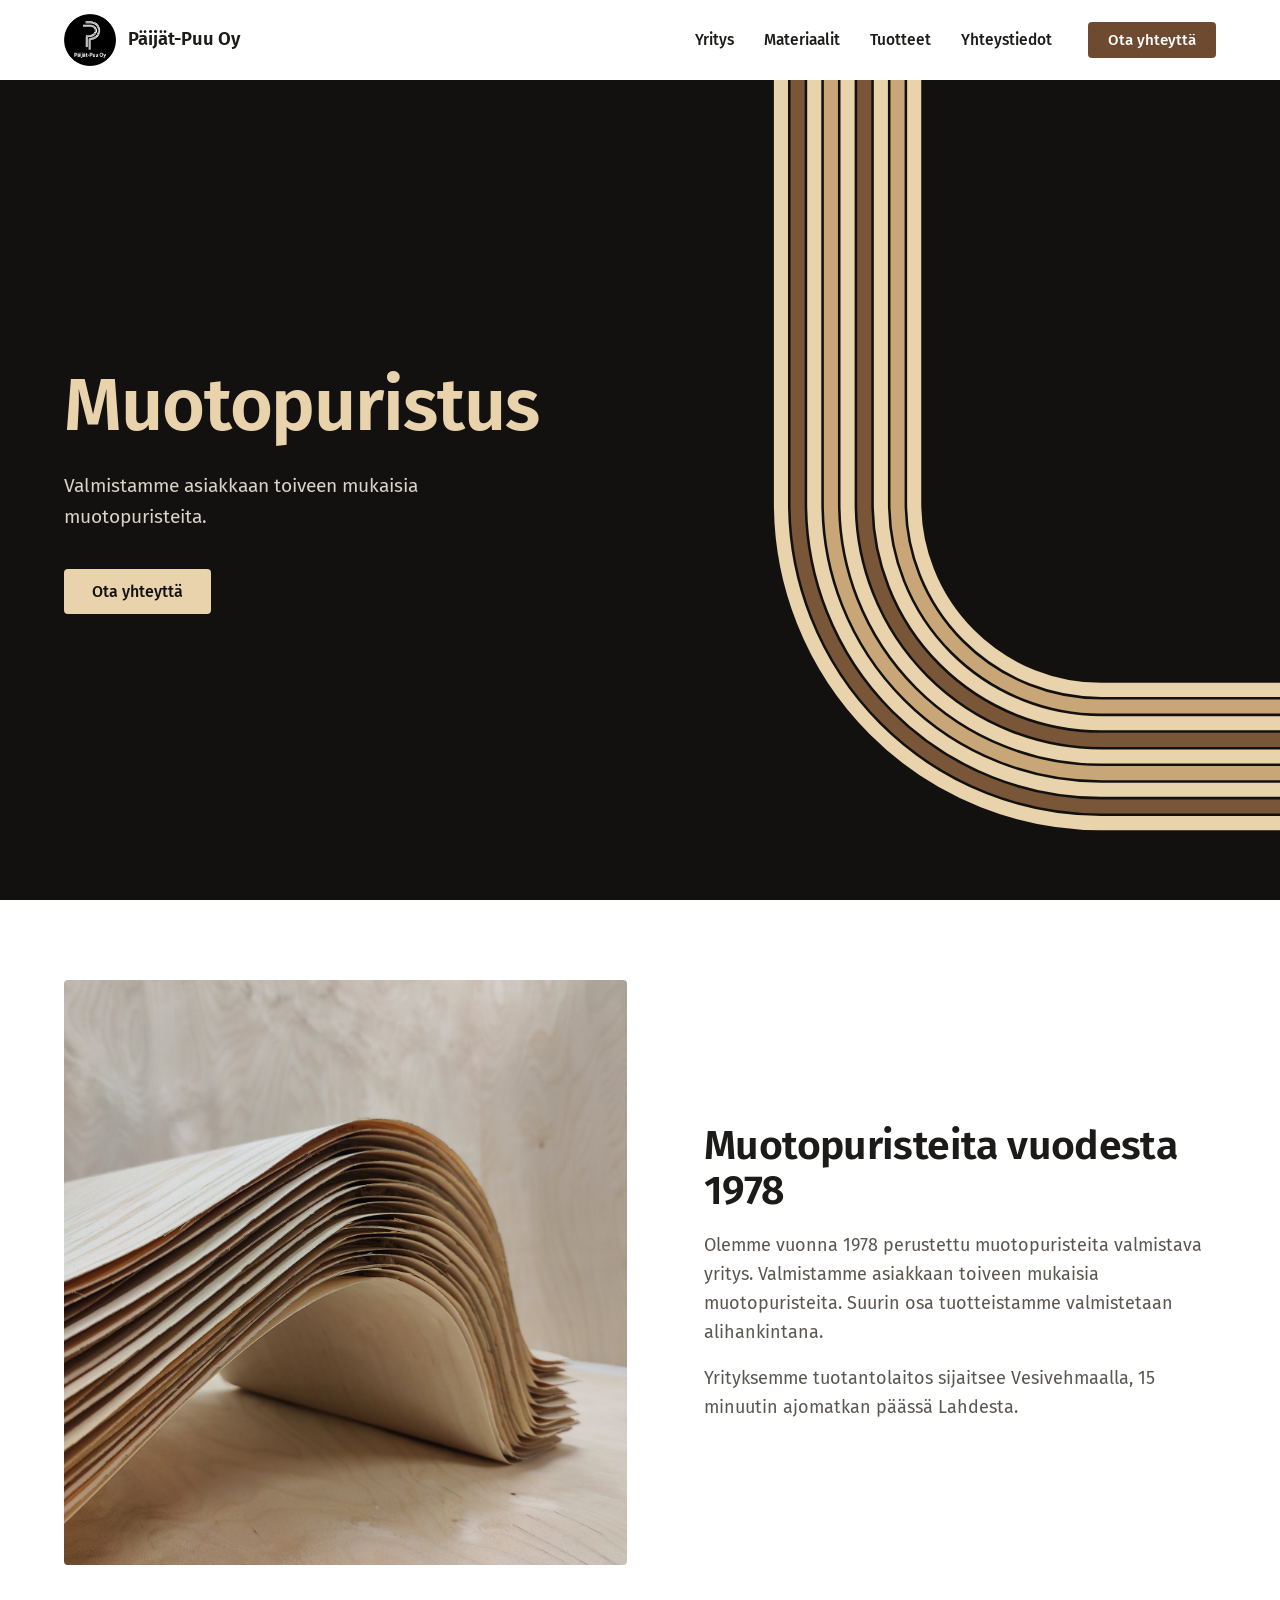
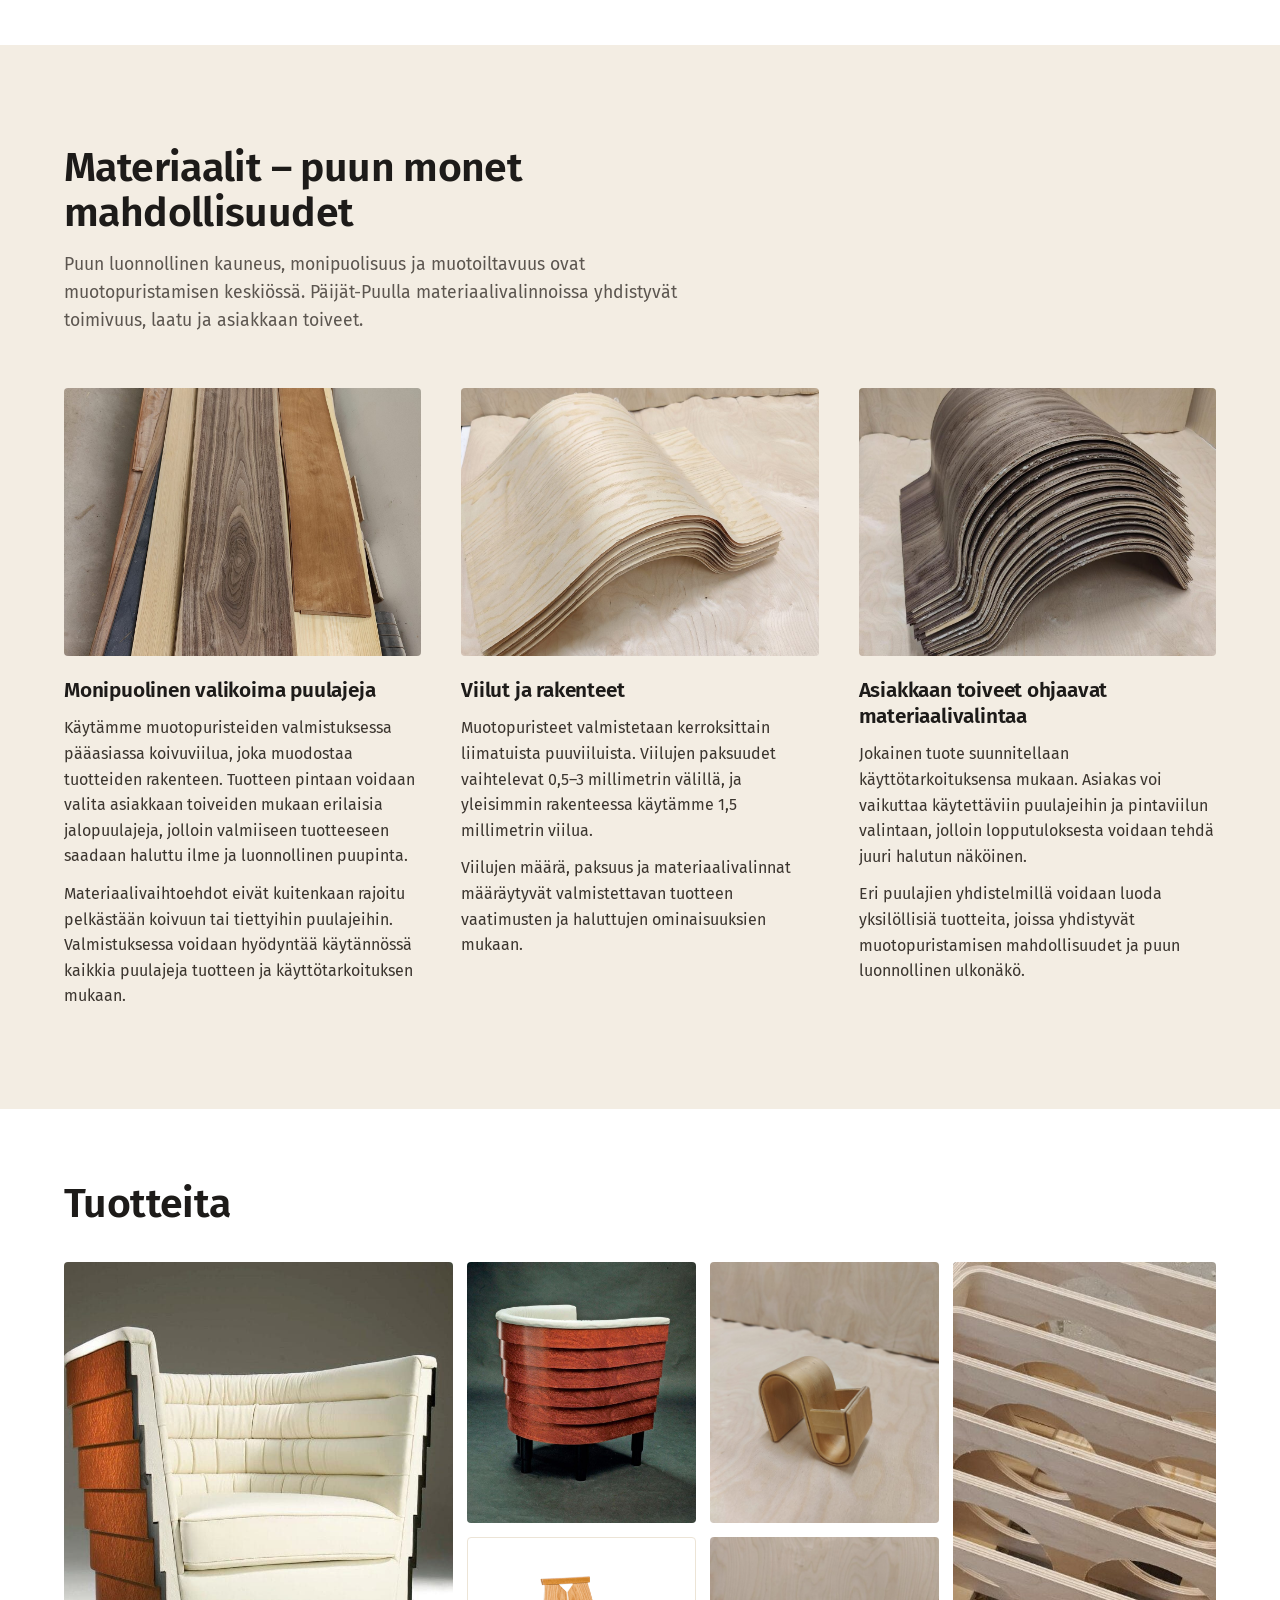
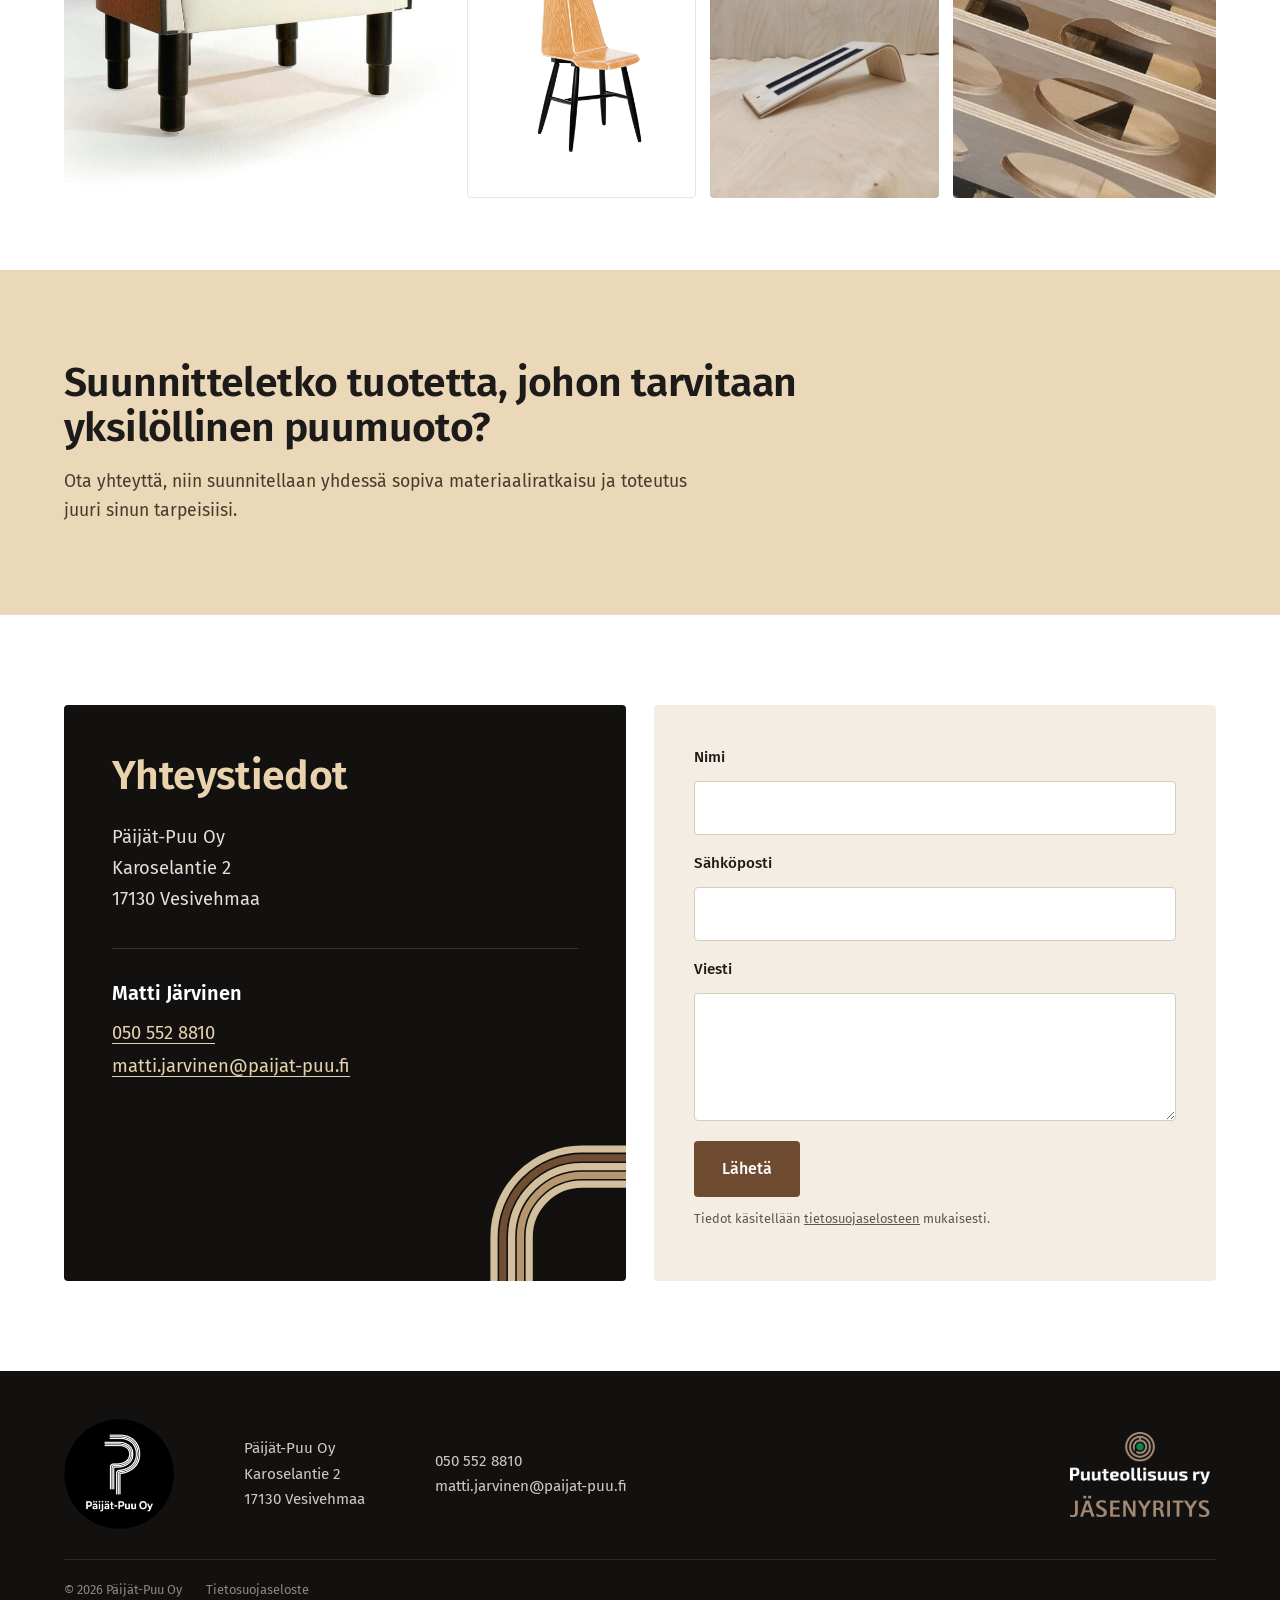
==== index.html @ 306f56ef "Add files via upload" ====
<!doctype html>
<html lang="fi">
<head>
<meta charset="utf-8">
<meta name="viewport" content="width=device-width, initial-scale=1">
<title>Päijät-Puu Oy – Muotopuristeet</title>
<meta name="description" content="Vuonna 1978 perustettu muotopuristeita valmistava yritys. Tuotantolaitos Vesivehmaalla, 15 minuutin ajomatkan päässä Lahdesta.">
<!-- Sivuston osoite: jos lopullinen verkko-osoite on eri, vaihda https://paijat-puu.fi/
     tähän, alla oleviin jakotietoihin ja yritystietoihin sekä tiedostoihin sitemap.xml ja robots.txt. -->
<link rel="canonical" href="https://paijat-puu.fi/">
<link rel="icon" href="img/logo.png">

<!-- Jakotiedot (Facebook, LinkedIn, WhatsApp ym.) -->
<meta property="og:type" content="website">
<meta property="og:locale" content="fi_FI">
<meta property="og:site_name" content="Päijät-Puu Oy">
<meta property="og:title" content="Päijät-Puu Oy – Muotopuristeet">
<meta property="og:description" content="Vuonna 1978 perustettu muotopuristeita valmistava yritys. Tuotantolaitos Vesivehmaalla, 15 minuutin ajomatkan päässä Lahdesta.">
<meta property="og:url" content="https://paijat-puu.fi/">
<meta property="og:image" content="https://paijat-puu.fi/img/jakokuva.jpg">
<meta property="og:image:width" content="1200">
<meta property="og:image:height" content="630">
<meta property="og:image:alt" content="Taivutettuja viiluja pinossa">
<meta name="twitter:card" content="summary_large_image">

<!-- Yritystiedot hakukoneille (schema.org) -->
<script type="application/ld+json">
{
  "@context": "https://schema.org",
  "@type": "LocalBusiness",
  "name": "Päijät-Puu Oy",
  "description": "Vuonna 1978 perustettu muotopuristeita valmistava yritys. Valmistamme asiakkaan toiveen mukaisia muotopuristeita. Suurin osa tuotteistamme valmistetaan alihankintana.",
  "url": "https://paijat-puu.fi/",
  "logo": "https://paijat-puu.fi/img/logo.png",
  "image": "https://paijat-puu.fi/img/jakokuva.jpg",
  "foundingDate": "1978",
  "telephone": "+358505528810",
  "email": "matti.jarvinen@paijat-puu.fi",
  "address": {
    "@type": "PostalAddress",
    "streetAddress": "Karoselantie 2",
    "postalCode": "17130",
    "addressLocality": "Vesivehmaa",
    "addressCountry": "FI"
  },
  "areaServed": "FI",
  "knowsAbout": ["Muotopuristus", "Viilu", "Alihankinta"]
}
</script>
<link rel="preconnect" href="https://fonts.googleapis.com">
<link href="https://fonts.googleapis.com/css2?family=Fira+Sans:wght@400;500;600&display=swap" rel="stylesheet">
<link rel="stylesheet" href="style.css?v=33">
</head>
<body>

<header class="top">
  <a class="logo" href="#"><img src="img/logo.png" alt="" width="56" height="56"><span>Päijät-Puu Oy</span></a>
  <button class="menu-toggle" type="button" aria-expanded="false" aria-controls="paavalikko" aria-label="Avaa valikko">
    <span></span><span></span><span></span>
  </button>
  <nav id="paavalikko">
    <a href="#yritys">Yritys</a>
    <a href="#materiaalit">Materiaalit</a>
    <a href="#tuotteet">Tuotteet</a>
    <a href="#yhteys">Yhteystiedot</a>
    <a class="btn nav-cta" href="#yhteys">Ota yhteyttä</a>
  </nav>
  <a class="btn btn-small top-cta" href="#yhteys">Ota yhteyttä</a>
</header>

<script>
  // Mobiilivalikon avaus ja sulkeminen
  (function () {
    var header = document.querySelector('.top');
    var nappi = header.querySelector('.menu-toggle');
    function aseta(auki) {
      header.classList.toggle('menu-open', auki);
      nappi.setAttribute('aria-expanded', auki ? 'true' : 'false');
      nappi.setAttribute('aria-label', auki ? 'Sulje valikko' : 'Avaa valikko');
    }
    nappi.addEventListener('click', function () { aseta(!header.classList.contains('menu-open')); });
    header.querySelectorAll('nav a').forEach(function (a) { a.addEventListener('click', function () { aseta(false); }); });
    document.addEventListener('keydown', function (e) { if (e.key === 'Escape') { aseta(false); } });
  })();
</script>

<section class="hero">
  <div class="hero-text">
    <h1>Muotopuristus</h1>
    <p>Valmistamme asiakkaan toiveen mukaisia muotopuristeita.</p>
    <a class="btn" href="#yhteys">Ota yhteyttä</a>
  </div>
  <svg class="hero-art" viewBox="0 0 600 640" preserveAspectRatio="xMinYMax slice" role="img" aria-label="Taivutetut viilukerrokset">
    <g fill="none" stroke-width="11">
      <path stroke="#e9d3ad" d="M110 0V330A250 250 0 0 0 360 580H600"/>
      <path stroke="#7a5639" d="M123 0V330A237 237 0 0 0 360 567H600"/>
      <path stroke="#e9d3ad" d="M136 0V330A224 224 0 0 0 360 554H600"/>
      <path stroke="#c9a678" d="M149 0V330A211 211 0 0 0 360 541H600"/>
      <path stroke="#e9d3ad" d="M162 0V330A198 198 0 0 0 360 528H600"/>
      <path stroke="#7a5639" d="M175 0V330A185 185 0 0 0 360 515H600"/>
      <path stroke="#e9d3ad" d="M188 0V330A172 172 0 0 0 360 502H600"/>
      <path stroke="#c9a678" d="M201 0V330A159 159 0 0 0 360 489H600"/>
      <path stroke="#e9d3ad" d="M214 0V330A146 146 0 0 0 360 476H600"/>
    </g>
  </svg>
</section>

<section class="intro" id="yritys">
  <img class="intro-img" src="img/yritys.jpg" alt="Taivutettuja viiluja pinossa" width="1504" height="2000" loading="lazy">
  <div class="intro-text">
    <h2>Muotopuristeita vuodesta 1978</h2>
    <p>Olemme vuonna 1978 perustettu muotopuristeita valmistava yritys. Valmistamme asiakkaan toiveen mukaisia muotopuristeita. Suurin osa tuotteistamme valmistetaan alihankintana.</p>
    <p>Yrityksemme tuotantolaitos sijaitsee Vesivehmaalla, 15 minuutin ajomatkan päässä Lahdesta.</p>
  </div>
</section>

<section class="materials" id="materiaalit">
  <div class="materials-head">
    <h2>Materiaalit – puun monet mahdollisuudet</h2>
    <p>Puun luonnollinen kauneus, monipuolisuus ja muotoiltavuus ovat muotopuristamisen keskiössä. Päijät-Puulla materiaalivalinnoissa yhdistyvät toimivuus, laatu ja asiakkaan toiveet.</p>
  </div>
  <div class="mat-cols">
    <article>
      <img src="img/materiaali-1.jpg" alt="Eri puulajien viiluja" width="1354" height="1800" loading="lazy">
      <h3>Monipuolinen valikoima puulajeja</h3>
      <p>Käytämme muotopuristeiden valmistuksessa pääasiassa koivuviilua, joka muodostaa tuotteiden rakenteen. Tuotteen pintaan voidaan valita asiakkaan toiveiden mukaan erilaisia jalopuulajeja, jolloin valmiiseen tuotteeseen saadaan haluttu ilme ja luonnollinen puupinta.</p>
      <p>Materiaalivaihtoehdot eivät kuitenkaan rajoitu pelkästään koivuun tai tiettyihin puulajeihin. Valmistuksessa voidaan hyödyntää käytännössä kaikkia puulajeja tuotteen ja käyttötarkoituksen mukaan.</p>
    </article>
    <article>
      <img src="img/materiaali-2.jpg" alt="Kerroksittain taivutettuja vaaleita viiluja" width="1200" height="900" loading="lazy">
      <h3>Viilut ja rakenteet</h3>
      <p>Muotopuristeet valmistetaan kerroksittain liimatuista puuviiluista. Viilujen paksuudet vaihtelevat 0,5–3 millimetrin välillä, ja yleisimmin rakenteessa käytämme 1,5 millimetrin viilua.</p>
      <p>Viilujen määrä, paksuus ja materiaalivalinnat määräytyvät valmistettavan tuotteen vaatimusten ja haluttujen ominaisuuksien mukaan.</p>
    </article>
    <article>
      <img src="img/materiaali-3.jpg" alt="Kerroksittain taivutettuja tummia viiluja" width="1203" height="1600" loading="lazy">
      <h3>Asiakkaan toiveet ohjaavat materiaalivalintaa</h3>
      <p>Jokainen tuote suunnitellaan käyttötarkoituksensa mukaan. Asiakas voi vaikuttaa käytettäviin puulajeihin ja pintaviilun valintaan, jolloin lopputuloksesta voidaan tehdä juuri halutun näköinen.</p>
      <p>Eri puulajien yhdistelmillä voidaan luoda yksilöllisiä tuotteita, joissa yhdistyvät muotopuristamisen mahdollisuudet ja puun luonnollinen ulkonäkö.</p>
    </article>
  </div>
</section>

<section class="products" id="tuotteet">
  <h2>Tuotteita</h2>
  <div class="gallery">
    <img class="ga" src="img/tuote-1.jpg" alt="Nojatuoli puristetuilla sivupaneeleilla" width="1024" height="1017" loading="lazy">
    <img class="gb" src="img/tuote-3.jpg" alt="Taivutettu muotopuriste" width="1053" height="1400" loading="lazy">
    <img class="gf" src="img/tuote-5.jpg" alt="Taivutettu vaneripuriste" width="1052" height="1400" loading="lazy">
    <img class="gd contain" src="img/tuote-4.png" alt="Tuoli, jonka istuin ja selkä ovat puristettua viilua" width="370" height="370" loading="lazy">
    <img class="ge" src="img/tuote-6.jpg" alt="Vanerisia runko-osia" width="800" height="800" loading="lazy">
    <img class="gc" src="img/tuote-2.jpg" alt="Nojatuoli, jonka selkä on puristettua viilua" width="1024" height="957" loading="lazy">
  </div>
</section>

<section class="band">
  <h2>Suunnitteletko tuotetta, johon tarvitaan yksilöllinen puumuoto?</h2>
  <p>Ota yhteyttä, niin suunnitellaan yhdessä sopiva materiaaliratkaisu ja toteutus juuri sinun tarpeisiisi.</p>
</section>

<section class="contact" id="yhteys">
  <div class="contact-info">
    <h2>Yhteystiedot</h2>
    <p class="address">Päijät-Puu Oy<br>Karoselantie 2<br>17130 Vesivehmaa</p>
    <div class="person">
      <div>
        <strong>Matti Järvinen</strong>
        <a href="tel:+358505528810">050 552 8810</a>
        <a href="mailto:matti.jarvinen@paijat-puu.fi">matti.jarvinen@paijat-puu.fi</a>
      </div>
    </div>
  </div>
  <!-- Lomake lähetetään laheta.php-tiedostolle, joka välittää viestin sähköpostiin.
       Vaatii PHP-tuen palvelimelta (useimmat webhotellit). -->
  <form method="post" action="laheta.php">
    <p class="form-status" id="lomake-tila" role="status" hidden></p>
    <label>Nimi<input type="text" name="nimi" autocomplete="name" maxlength="100" required></label>
    <label>Sähköposti<input type="email" name="sahkoposti" autocomplete="email" maxlength="254" required></label>
    <label>Viesti<textarea name="viesti" rows="4" maxlength="5000" required></textarea></label>
    <!-- Piilokenttä roskapostibotteja varten, jätä tyhjäksi -->
    <div class="hp" aria-hidden="true">
      <label>Kotisivu<input type="text" name="kotisivu" tabindex="-1" autocomplete="off"></label>
    </div>
    <button class="btn" type="submit">Lähetä</button>
    <p class="form-note">Tiedot käsitellään <a href="tietosuoja.html">tietosuojaselosteen</a> mukaisesti.</p>
  </form>
</section>

<script>
  // Näytetään lähetyksen tulos, kun laheta.php ohjaa takaisin sivulle.
  (function () {
    var viestit = {
      ok: ['Kiitos viestistäsi! Otamme sinuun yhteyttä mahdollisimman pian.', 'ok'],
      puutteellinen: ['Tarkista, että nimi, sähköpostiosoite ja viesti on täytetty oikein.', 'virhe'],
      liikaa: ['Olet lähettänyt useita viestejä lyhyessä ajassa. Yritä myöhemmin uudelleen tai soita meille.', 'virhe'],
      virhe: ['Viestin lähetys epäonnistui. Yritä uudelleen tai ota yhteyttä sähköpostilla tai puhelimitse.', 'virhe']
    };
    var tila = new URLSearchParams(location.search).get('tila');
    var viesti = viestit[tila];
    if (!viesti) return;
    var el = document.getElementById('lomake-tila');
    el.textContent = viesti[0];
    el.className = 'form-status ' + viesti[1];
    el.hidden = false;
  })();
</script>

<footer>
  <img class="footer-logo" src="img/logo.png" alt="Päijät-Puu Oy" width="110" height="110">
  <p>Päijät-Puu Oy<br>Karoselantie 2<br>17130 Vesivehmaa</p>
  <p><a href="tel:+358505528810">050 552 8810</a><br><a href="mailto:matti.jarvinen@paijat-puu.fi">matti.jarvinen@paijat-puu.fi</a></p>
  <a class="member" href="https://puuteollisuus.fi/" target="_blank" rel="noopener">
    <img src="img/puuteollisuus-jasenyritys.png" alt="Puuteollisuus ry – jäsenyritys" width="400" height="244">
  </a>
  <div class="footer-legal">
    <span>© 2026 Päijät-Puu Oy</span>
    <a href="tietosuoja.html">Tietosuojaseloste</a>
  </div>
</footer>

</body>
</html>
---- style.css ----
:root {
  --black: #121110;
  --white: #ffffff;
  --birch: #f3ede3;     /* light birch, used for quiet sections */
  --veneer: #e9d3ad;    /* pale veneer, used on dark */
  --walnut: #6e4b30;    /* walnut, the accent */
  --walnut-dark: #4f3522;
  --ink: #1d1b19;
  --muted: #5c5650;
  --pad: 5vw;
  --header-h: 80px;
}

* { box-sizing: border-box; margin: 0; }
@media (prefers-reduced-motion: no-preference) { html { scroll-behavior: smooth; } }
body {
  background: var(--white); color: var(--ink);
  font: 400 18px/1.6 "Fira Sans", "Helvetica Neue", Arial, sans-serif;
}
img { display: block; max-width: 100%; height: auto; }
a { color: inherit; }
a:focus-visible, button:focus-visible { outline: 2px solid var(--walnut); outline-offset: 3px; }
h1, h2 { font-weight: 600; letter-spacing: -.015em; line-height: 1.1; }
h1 { font-size: clamp(2.6rem, 6vw, 4.6rem); }
h2 { font-size: clamp(1.8rem, 3.2vw, 2.6rem); }
p { color: var(--muted); }

.btn {
  display: inline-block; background: var(--walnut); color: var(--white);
  font: 500 1rem "Fira Sans", sans-serif; text-decoration: none;
  padding: 13px 28px; border: 0; border-radius: 4px; cursor: pointer;
}
.btn:hover { background: var(--walnut-dark); }
.btn-small { padding: 9px 20px; font-size: .95rem; }
.text-link { display: inline-block; margin-top: 26px; font-weight: 500; color: var(--walnut); text-underline-offset: 5px; }

/* header */
.top { display: flex; align-items: center; gap: 36px; height: var(--header-h); padding: 0 var(--pad); }
.logo { display: flex; align-items: center; gap: 12px; text-decoration: none; font-weight: 600; font-size: 1.15rem; }
.logo img { width: 52px; height: 52px; }
nav { display: flex; gap: 30px; margin-left: auto; }
nav a { text-decoration: none; font-weight: 500; font-size: .97rem; }
nav a:hover { color: var(--walnut); }
nav .nav-cta { display: none; }

/* mobile menu button (hidden on desktop) */
.top { position: relative; z-index: 20; background: var(--white); }
.menu-toggle {
  display: none; margin-left: auto; width: 46px; height: 46px; padding: 12px 10px;
  background: none; border: 0; border-radius: 4px; cursor: pointer;
  flex-direction: column; justify-content: space-between;
}
.menu-toggle span { display: block; height: 2px; background: var(--ink); border-radius: 2px; transition: transform .2s, opacity .2s; }
.menu-open .menu-toggle span:nth-child(1) { transform: translateY(9px) rotate(45deg); }
.menu-open .menu-toggle span:nth-child(2) { opacity: 0; }
.menu-open .menu-toggle span:nth-child(3) { transform: translateY(-9px) rotate(-45deg); }
/* mobile menu fades in and slides down slightly */
@keyframes menu-in {
  from { opacity: 0; transform: translateY(-8px); }
  to { opacity: 1; transform: translateY(0); }
}
@media (prefers-reduced-motion: reduce) {
  .menu-toggle span { transition: none; }
  .menu-open nav { animation: none; }
}

/* hero: black, left-aligned title, bent veneer layers echoing the logo */
.hero {
  background: var(--black); color: var(--white);
  display: grid; grid-template-columns: 1fr 1fr; align-items: center;
  /* header + first section fill exactly one screen */
  min-height: calc(100vh - var(--header-h));
  min-height: calc(100svh - var(--header-h));
}
.hero-text { padding: 80px 0 80px var(--pad); }
.hero h1 { color: var(--veneer); }
.hero p { color: #d8d2c9; font-size: 1.2rem; max-width: 26em; margin: 24px 0 36px; }
.hero .btn { background: var(--veneer); color: var(--black); }
.hero .btn:hover { background: var(--white); }
/* layers fill the right half without stretching the section's height */
.hero { position: relative; }
.hero-art { position: absolute; top: 0; right: 0; width: 50%; height: 100%; }

/* photo + text */
.intro {
  display: grid; grid-template-columns: 1.1fr 1fr; gap: 6vw; align-items: center;
  padding: 80px var(--pad);
}
/* image never taller than ~65% of the screen, so the section fits in view */
.intro-img { width: 100%; height: min(65vh, 600px); object-fit: cover; border-radius: 4px; }
.intro-text p { margin-top: 18px; max-width: 30em; }
.intro-text h2 { max-width: 14em; }

.materials { background: var(--birch); padding: 100px var(--pad); }
.materials-head { max-width: 640px; }
.materials-head p { margin-top: 16px; font-size: 1.1rem; }

/* materials: three columns, large photo on top like the rest of the page */
.mat-cols { display: grid; grid-template-columns: repeat(3, 1fr); gap: 40px; margin-top: 52px; }
.mat-cols img { width: 100%; aspect-ratio: 4 / 3; object-fit: cover; border-radius: 4px; }
.mat-cols h3 { font-size: 1.3rem; font-weight: 600; letter-spacing: -.01em; line-height: 1.25; margin-top: 22px; }
.mat-cols p { margin-top: 12px; font-size: 1rem; color: #3b352f; }

/* product gallery: mosaic of different tile sizes, two rows tall so the
   section still fits on one screen */
.products { padding: 72px var(--pad); }
.gallery {
  display: grid; gap: 14px; margin-top: 36px;
  grid-template-columns: 1.7fr 1fr 1fr 1.15fr;
  /* height follows the width, so tile shapes stay the same on every screen:
     small tiles are roughly square, the big chair and the ramp are portrait */
  /* always full width; row height follows the width (≈ square small tiles),
     capped on very wide screens so the section doesn't grow too tall */
  grid-template-rows: repeat(2, min(20.4vw, 37vh));
  grid-template-areas:
    "a b c f"
    "a d e f";
}
.gallery img { min-height: 0; }
.gallery .gf { object-position: center 80%; } /* keep the ramp itself in view */
.gallery img { width: 100%; height: 100%; object-fit: cover; border-radius: 4px; }
.gallery .ga { grid-area: a; }
.gallery .gb { grid-area: c; }
.gallery .gc { grid-area: b; }
.gallery .gd { grid-area: d; }
.gallery .ge { grid-area: f; }
.gallery .gf { grid-area: e; }
/* white tile so the image's own white circle blends away */
.gallery .contain { object-fit: contain; background: var(--white); padding: 6%; border: 1px solid #ece4d6; }

/* pale veneer tone, same as the hero lines */
.band { background: #ead8b8; color: var(--ink); padding: 90px var(--pad); }
.band h2 { max-width: 20em; }
.band p { color: #4a3a2b; max-width: 36em; margin-top: 18px; font-size: 1.1rem; }
/* contact: dark card with the hero's veneer layers next to the form */
.contact {
  display: grid; grid-template-columns: 1fr 1fr; gap: 28px; align-items: stretch;
  padding: 90px var(--pad);
}
.contact-info {
  position: relative; overflow: hidden; border-radius: 4px;
  /* bottom padding reserves room for the corner decoration so it never covers text */
  background: var(--black); color: var(--white); padding: 48px 48px 200px;
}
.contact-info::after {
  content: ""; position: absolute; right: -60px; bottom: -60px; width: 240px; height: 240px;
  background: url("data:image/svg+xml,%3Csvg xmlns='http://www.w3.org/2000/svg' viewBox='0 0 300 300'%3E%3Cg fill='none' stroke-width='9'%3E%3Cpath stroke='%23e9d3ad' d='M60 300V170A110 110 0 0 1 170 60H300'/%3E%3Cpath stroke='%237a5639' d='M71 300V170A99 99 0 0 1 170 71H300'/%3E%3Cpath stroke='%23e9d3ad' d='M82 300V170A88 88 0 0 1 170 82H300'/%3E%3Cpath stroke='%23c9a678' d='M93 300V170A77 77 0 0 1 170 93H300'/%3E%3Cpath stroke='%23e9d3ad' d='M104 300V170A66 66 0 0 1 170 104H300'/%3E%3C/g%3E%3C/svg%3E") no-repeat;
  opacity: .9; pointer-events: none;
}
.contact-info h2 { color: var(--veneer); }
.address { color: #e6dfd4; font-size: 1.15rem; line-height: 1.7; margin-top: 24px; }
.person { margin-top: 32px; padding-top: 28px; border-top: 1px solid #3a342e; position: relative; z-index: 1; }
.person div:last-child { display: flex; flex-direction: column; gap: 4px; min-width: 0; }
.person strong { font-size: 1.25rem; font-weight: 600; margin-bottom: 6px; }
.person a { color: var(--veneer); font-size: 1.15rem; text-underline-offset: 4px; }
.person a:hover { color: var(--white); }
.person a[href^="tel"] { white-space: nowrap; }
.contact-info a:focus-visible { outline-color: var(--veneer); }
form { display: grid; gap: 16px; background: var(--birch); padding: 40px; border-radius: 4px; }
label { display: grid; gap: 6px; font-size: .95rem; font-weight: 500; }
input, textarea {
  font: inherit; font-weight: 400; background: var(--white); color: var(--ink);
  border: 1px solid #d6ccbc; border-radius: 4px; padding: 11px 13px;
}
input:focus, textarea:focus { outline: 2px solid var(--walnut); outline-offset: -1px; }
form .btn { justify-self: start; margin-top: 4px; }
.form-status { padding: 12px 14px; border-radius: 4px; font-weight: 500; }
.form-status.ok { background: #e3eedf; color: #24451f; }
.form-status.virhe { background: #f6e1db; color: #7a2412; }
/* honeypot field, kept off-screen rather than display:none so bots still fill it */
.hp { position: absolute; left: -10000px; width: 1px; height: 1px; overflow: hidden; }

footer {
  background: var(--black); color: #cfc9c0;
  display: flex; flex-wrap: wrap; gap: 30px 70px; align-items: center;
  padding: 48px var(--pad); font-size: .95rem;
}
.footer-logo { width: 110px; height: 110px; }
footer p { color: inherit; line-height: 1.7; }
footer a { text-decoration: none; }
footer a:hover { text-decoration: underline; }
footer a:focus-visible { outline-color: var(--veneer); }
/* small legal line at the very bottom */
.footer-legal {
  flex-basis: 100%; display: flex; gap: 24px; flex-wrap: wrap;
  padding-top: 20px; border-top: 1px solid #2c2824; font-size: .8rem; color: #8f877d;
}
.footer-legal a { color: inherit; }
.form-note { font-size: .8rem; color: var(--muted); margin-top: -4px; }
.form-note a { color: inherit; }

/* privacy policy page */
.doc-page { background: var(--white); }
.doc-top {
  display: flex; align-items: center; justify-content: space-between; gap: 16px;
  padding: 16px var(--pad); border-bottom: 1px solid #ece4d6;
}
.doc-top .logo img { width: 44px; height: 44px; }
.doc-back { font-size: .95rem; color: var(--walnut); white-space: nowrap; }
/* narrow phones: logo alone is enough here, so the back link gets room on one line */
@media (max-width: 480px) {
  .doc-top .logo span { display: none; }
}
.doc { max-width: 680px; margin: 0 auto; padding: 56px 20px 80px; }
.doc h1 { font-size: clamp(1.8rem, 5vw, 2.4rem); }
.doc h2 { font-size: 1.15rem; margin-top: 36px; letter-spacing: 0; }
.doc p { margin-top: 10px; color: #3b352f; font-size: 1rem; }
.doc a { color: var(--walnut); }
.doc-meta { color: var(--muted) !important; font-size: .9rem !important; }
.doc-footer {
  display: flex; justify-content: space-between; gap: 16px;
  padding: 24px var(--pad); border-top: 1px solid #ece4d6; font-size: .85rem; color: var(--muted);
}
.doc-footer a { color: inherit; }
/* Puuteollisuus ry membership logo, links to their site */
.member { margin-left: auto; display: block; padding: 6px; border-radius: 6px; }
.member img { width: 140px; height: auto; }
.member:hover { opacity: .85; }

@media (max-width: 860px) {
  :root { --pad: 20px; }
  .top { gap: 16px; }
  .top-cta { display: none; }
  /* company name stays on one line; it keeps full size down to ~355px wide,
     then shrinks with the screen (logo shrinks a little too) */
  .logo { min-width: 0; gap: 10px; }
  .logo span { white-space: nowrap; font-size: clamp(.8rem, 5.2vw, 1.15rem); }
  .logo img { width: clamp(38px, 14vw, 52px); height: auto; }
  /* hero title keeps its size on normal phones, shrinks only on very narrow screens */
  .hero h1 { font-size: clamp(1.8rem, 11vw, 2.6rem); }
  /* let grid columns shrink on very narrow screens instead of widening the page */
  .hero > *, .intro > *, .contact > * { min-width: 0; }
  .contact-info h2 { overflow-wrap: anywhere; }
  .menu-toggle { display: flex; }
  /* collapsed menu drops down below the bar */
  nav {
    display: none; position: absolute; top: 100%; left: 0; right: 0;
    flex-direction: column; gap: 0; margin: 0;
    background: var(--white); padding: 8px var(--pad) 24px;
    border-top: 1px solid #ece4d6; box-shadow: 0 12px 24px rgba(0, 0, 0, .12);
  }
  .menu-open nav { display: flex; animation: menu-in .2s ease-out; }
  nav a { padding: 14px 0; font-size: 1.1rem; border-bottom: 1px solid #f0ebe2; }
  nav .nav-cta { display: block; margin-top: 18px; padding: 14px; text-align: center; border-bottom: 0; color: var(--white); }
  nav .nav-cta:hover { color: var(--white); }
  /* phones: layers become a large toned-down backdrop behind the centred text */
  .hero { grid-template-columns: 1fr; align-content: center; }
  .hero-text { position: relative; z-index: 1; padding: 40px var(--pad); }
  .hero-art { width: 100%; height: 100%; opacity: .28; }
  .intro, .contact { grid-template-columns: 1fr; gap: 36px; padding: 64px var(--pad); }
  .intro-img { height: 300px; }
  .materials, .products, .band { padding: 64px var(--pad); }
  .mat-cols { grid-template-columns: 1fr; gap: 48px; }
  .member { margin-left: 0; }
  /* phones/tablets: wide tiles at top and bottom, squares between; sizes follow the width */
  .gallery {
    grid-template-columns: 1fr 1fr; gap: 10px;
    aspect-ratio: auto; grid-template-rows: none;
    grid-template-areas: "a a" "b c" "d e" "f f";
  }
  /* square tiles everywhere, so the big chair and the ramp aren't cut off */
  .gallery img { aspect-ratio: 1; }
  .gallery .gf { object-position: center 70%; }
  .contact { gap: 20px; }
  .contact-info { padding: 36px 26px 130px; }
  .contact-info::after { width: 170px; height: 170px; right: -50px; bottom: -50px; }
  .person a { font-size: 1.05rem; overflow-wrap: anywhere; }
  form { padding: 26px 20px; }
}
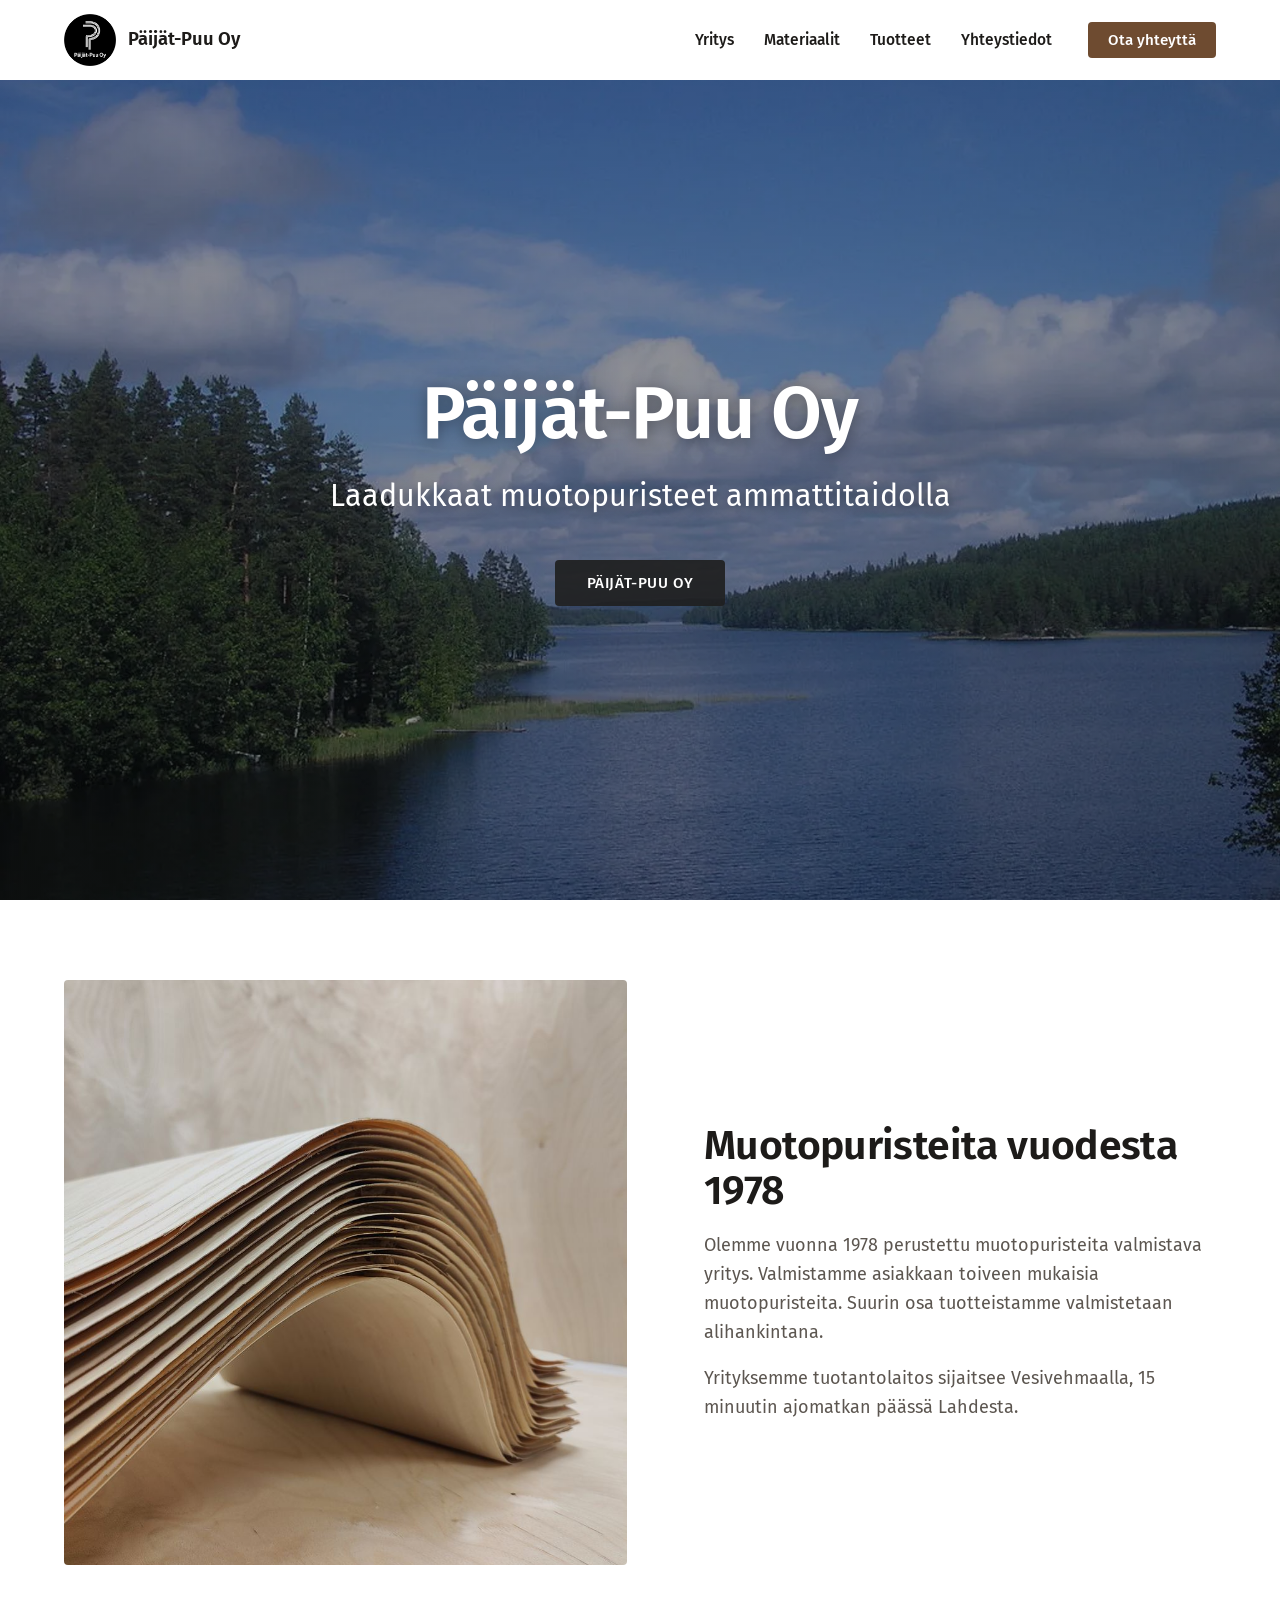
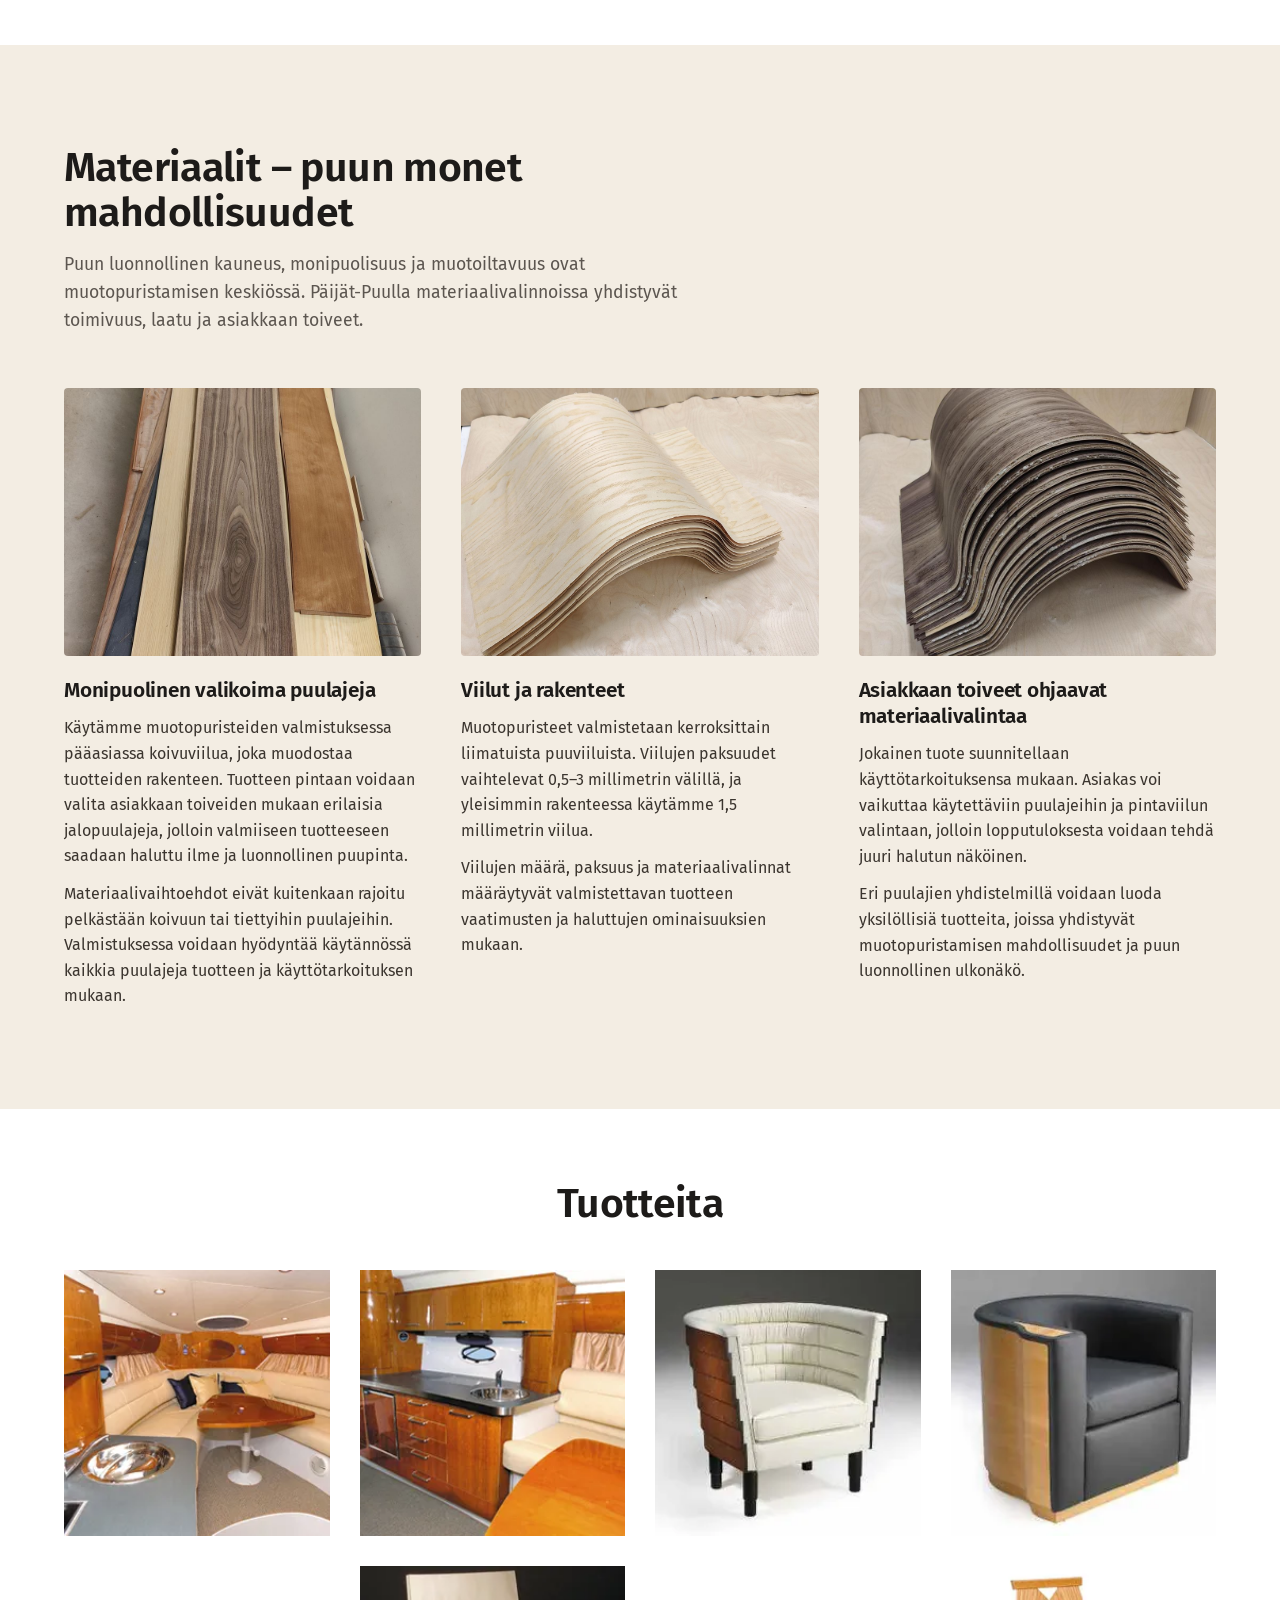
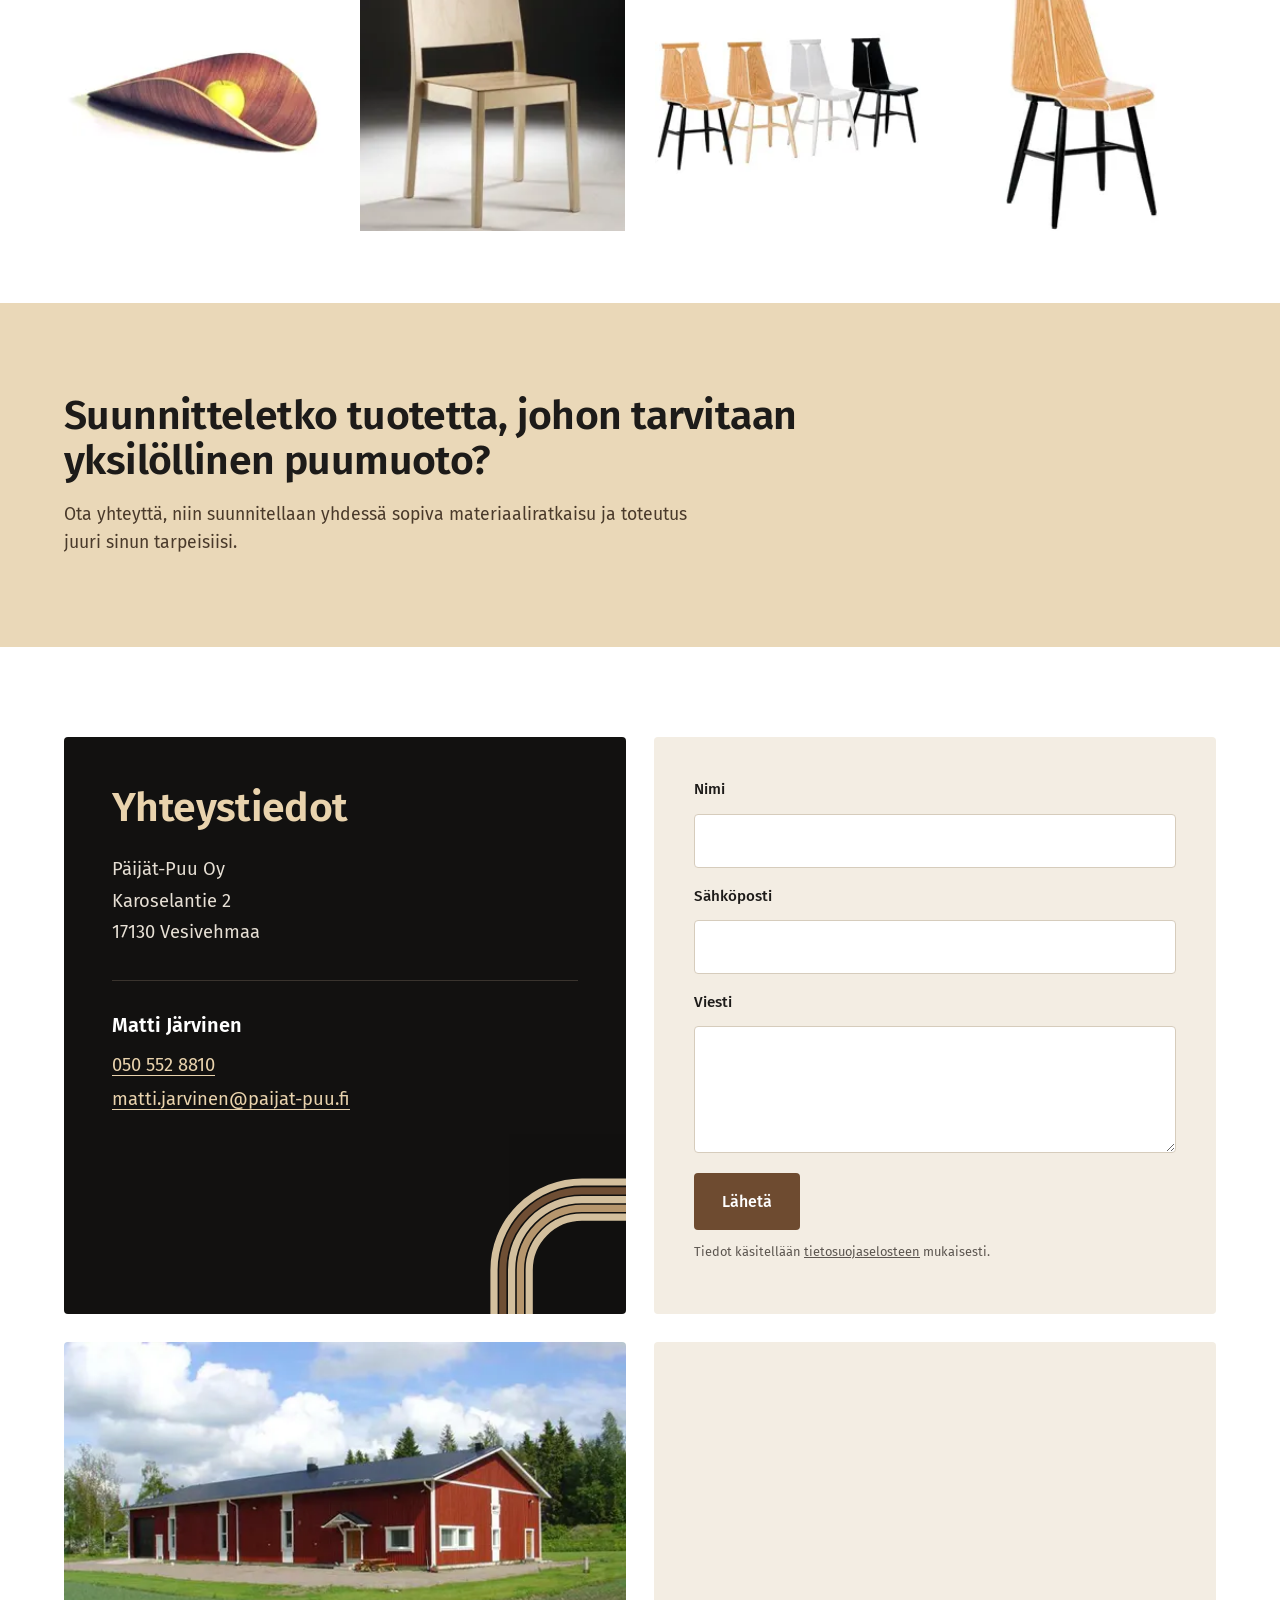
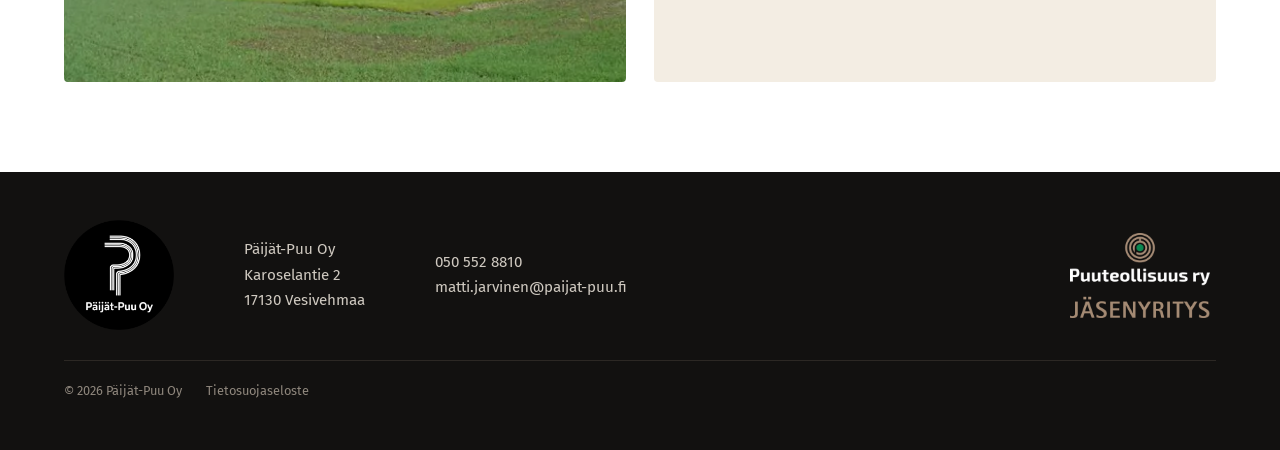
==== commit 88605b79: "Add files via upload" ====
--- a/index.html
+++ b/index.html
@@ -47,9 +47,10 @@
   "knowsAbout": ["Muotopuristus", "Viilu", "Alihankinta"]
 }
 </script>
+<link rel="preload" as="image" href="img/etusivu.webp" fetchpriority="high">
 <link rel="preconnect" href="https://fonts.googleapis.com">
 <link href="https://fonts.googleapis.com/css2?family=Fira+Sans:wght@400;500;600&display=swap" rel="stylesheet">
-<link rel="stylesheet" href="style.css?v=33">
+<link rel="stylesheet" href="style.css?v=42">
 </head>
 <body>
 
@@ -86,27 +87,14 @@
 
 <section class="hero">
   <div class="hero-text">
-    <h1>Muotopuristus</h1>
-    <p>Valmistamme asiakkaan toiveen mukaisia muotopuristeita.</p>
-    <a class="btn" href="#yhteys">Ota yhteyttä</a>
-  </div>
-  <svg class="hero-art" viewBox="0 0 600 640" preserveAspectRatio="xMinYMax slice" role="img" aria-label="Taivutetut viilukerrokset">
-    <g fill="none" stroke-width="11">
-      <path stroke="#e9d3ad" d="M110 0V330A250 250 0 0 0 360 580H600"/>
-      <path stroke="#7a5639" d="M123 0V330A237 237 0 0 0 360 567H600"/>
-      <path stroke="#e9d3ad" d="M136 0V330A224 224 0 0 0 360 554H600"/>
-      <path stroke="#c9a678" d="M149 0V330A211 211 0 0 0 360 541H600"/>
-      <path stroke="#e9d3ad" d="M162 0V330A198 198 0 0 0 360 528H600"/>
-      <path stroke="#7a5639" d="M175 0V330A185 185 0 0 0 360 515H600"/>
-      <path stroke="#e9d3ad" d="M188 0V330A172 172 0 0 0 360 502H600"/>
-      <path stroke="#c9a678" d="M201 0V330A159 159 0 0 0 360 489H600"/>
-      <path stroke="#e9d3ad" d="M214 0V330A146 146 0 0 0 360 476H600"/>
-    </g>
-  </svg>
+    <h1>Päijät-Puu Oy</h1>
+    <p>Laadukkaat muotopuristeet ammattitaidolla</p>
+    <a class="btn hero-btn" href="#yritys">Päijät-Puu Oy</a>
+  </div>
 </section>
 
 <section class="intro" id="yritys">
-  <img class="intro-img" src="img/yritys.jpg" alt="Taivutettuja viiluja pinossa" width="1504" height="2000" loading="lazy">
+  <img class="intro-img" src="img/yritys.jpg" alt="Taivutettuja viiluja pinossa" width="902" height="1200" loading="lazy">
   <div class="intro-text">
     <h2>Muotopuristeita vuodesta 1978</h2>
     <p>Olemme vuonna 1978 perustettu muotopuristeita valmistava yritys. Valmistamme asiakkaan toiveen mukaisia muotopuristeita. Suurin osa tuotteistamme valmistetaan alihankintana.</p>
@@ -121,7 +109,7 @@
   </div>
   <div class="mat-cols">
     <article>
-      <img src="img/materiaali-1.jpg" alt="Eri puulajien viiluja" width="1354" height="1800" loading="lazy">
+      <img src="img/materiaali-1.jpg" alt="Eri puulajien viiluja" width="902" height="1200" loading="lazy">
       <h3>Monipuolinen valikoima puulajeja</h3>
       <p>Käytämme muotopuristeiden valmistuksessa pääasiassa koivuviilua, joka muodostaa tuotteiden rakenteen. Tuotteen pintaan voidaan valita asiakkaan toiveiden mukaan erilaisia jalopuulajeja, jolloin valmiiseen tuotteeseen saadaan haluttu ilme ja luonnollinen puupinta.</p>
       <p>Materiaalivaihtoehdot eivät kuitenkaan rajoitu pelkästään koivuun tai tiettyihin puulajeihin. Valmistuksessa voidaan hyödyntää käytännössä kaikkia puulajeja tuotteen ja käyttötarkoituksen mukaan.</p>
@@ -133,7 +121,7 @@
       <p>Viilujen määrä, paksuus ja materiaalivalinnat määräytyvät valmistettavan tuotteen vaatimusten ja haluttujen ominaisuuksien mukaan.</p>
     </article>
     <article>
-      <img src="img/materiaali-3.jpg" alt="Kerroksittain taivutettuja tummia viiluja" width="1203" height="1600" loading="lazy">
+      <img src="img/materiaali-3.jpg" alt="Kerroksittain taivutettuja tummia viiluja" width="902" height="1200" loading="lazy">
       <h3>Asiakkaan toiveet ohjaavat materiaalivalintaa</h3>
       <p>Jokainen tuote suunnitellaan käyttötarkoituksensa mukaan. Asiakas voi vaikuttaa käytettäviin puulajeihin ja pintaviilun valintaan, jolloin lopputuloksesta voidaan tehdä juuri halutun näköinen.</p>
       <p>Eri puulajien yhdistelmillä voidaan luoda yksilöllisiä tuotteita, joissa yhdistyvät muotopuristamisen mahdollisuudet ja puun luonnollinen ulkonäkö.</p>
@@ -144,12 +132,14 @@
 <section class="products" id="tuotteet">
   <h2>Tuotteita</h2>
   <div class="gallery">
-    <img class="ga" src="img/tuote-1.jpg" alt="Nojatuoli puristetuilla sivupaneeleilla" width="1024" height="1017" loading="lazy">
-    <img class="gb" src="img/tuote-3.jpg" alt="Taivutettu muotopuriste" width="1053" height="1400" loading="lazy">
-    <img class="gf" src="img/tuote-5.jpg" alt="Taivutettu vaneripuriste" width="1052" height="1400" loading="lazy">
-    <img class="gd contain" src="img/tuote-4.png" alt="Tuoli, jonka istuin ja selkä ovat puristettua viilua" width="370" height="370" loading="lazy">
-    <img class="ge" src="img/tuote-6.jpg" alt="Vanerisia runko-osia" width="800" height="800" loading="lazy">
-    <img class="gc" src="img/tuote-2.jpg" alt="Nojatuoli, jonka selkä on puristettua viilua" width="1024" height="957" loading="lazy">
+    <img src="img/tuote-1.webp" alt="Veneen sisätila, jossa viilupintaiset kalusteet" width="250" height="250" loading="lazy">
+    <img src="img/tuote-8.webp" alt="Veneen keittiö, jossa viilupintaiset kaapit" width="250" height="250" loading="lazy">
+    <img src="img/tuote-7.webp" alt="Valkoinen nojatuoli puristetuilla sivupaneeleilla" width="250" height="250" loading="lazy">
+    <img src="img/tuote-6.webp" alt="Musta nojatuoli viilupintaisilla sivuilla" width="250" height="250" loading="lazy">
+    <img src="img/tuote-5.webp" alt="Taivutettu viilukulho, jossa omena" width="250" height="250" loading="lazy">
+    <img src="img/tuote-4.webp" alt="Vaalea puutuoli puristetulla istuimella ja selkänojalla" width="250" height="250" loading="lazy">
+    <img src="img/tuote-3.webp" alt="Neljä samanmallista tuolia eri väreissä" width="250" height="250" loading="lazy">
+    <img src="img/tuote-2.webp" alt="Tuoli, jonka istuin ja selkä ovat puristettua viilua" width="250" height="250" loading="lazy">
   </div>
 </section>
 
@@ -184,6 +174,14 @@
     <button class="btn" type="submit">Lähetä</button>
     <p class="form-note">Tiedot käsitellään <a href="tietosuoja.html">tietosuojaselosteen</a> mukaisesti.</p>
   </form>
+  <div class="location">
+    <img class="location-photo" src="img/tuotantolaitos.webp" alt="Päijät-Puu Oy:n tuotantorakennus" width="545" height="330" loading="lazy">
+    <div class="map">
+      <iframe src="https://www.google.com/maps/embed?origin=mfe&amp;pb=!1m3!2m1!1sKaroselantie+2,+17130+Vesivehmaa!6i14"
+              title="Päijät-Puu Oy:n sijainti kartalla, Karoselantie 2, 17130 Vesivehmaa"
+              loading="lazy" referrerpolicy="no-referrer-when-downgrade" allowfullscreen></iframe>
+    </div>
+  </div>
 </section>
 
 <script>
--- a/style.css
+++ b/style.css
@@ -64,22 +64,24 @@
   .menu-open nav { animation: none; }
 }
 
-/* hero: black, left-aligned title, bent veneer layers echoing the logo */
+/* hero: full-screen lake photo with a dark overlay, text centred on top */
 .hero {
-  background: var(--black); color: var(--white);
-  display: grid; grid-template-columns: 1fr 1fr; align-items: center;
+  position: relative; display: grid; place-items: center; text-align: center;
+  color: var(--white);
+  background: linear-gradient(rgba(10, 12, 18, .45), rgba(10, 12, 18, .45)),
+              url("img/etusivu.webp") center / cover no-repeat, #2b3440;
   /* header + first section fill exactly one screen */
   min-height: calc(100vh - var(--header-h));
   min-height: calc(100svh - var(--header-h));
 }
-.hero-text { padding: 80px 0 80px var(--pad); }
-.hero h1 { color: var(--veneer); }
-.hero p { color: #d8d2c9; font-size: 1.2rem; max-width: 26em; margin: 24px 0 36px; }
-.hero .btn { background: var(--veneer); color: var(--black); }
-.hero .btn:hover { background: var(--white); }
-/* layers fill the right half without stretching the section's height */
-.hero { position: relative; }
-.hero-art { position: absolute; top: 0; right: 0; width: 50%; height: 100%; }
+.hero-text { padding: 80px var(--pad); }
+.hero h1 { color: var(--white); text-shadow: 0 2px 16px rgba(0, 0, 0, .35); }
+.hero p {
+  color: var(--white); font-size: clamp(1.2rem, 2.4vw, 1.9rem); line-height: 1.3;
+  margin: 22px auto 44px; max-width: 26em; text-shadow: 0 2px 12px rgba(0, 0, 0, .35);
+}
+.hero .btn { background: rgba(30, 30, 30, .9); color: var(--white); padding: 14px 32px; }
+.hero .btn:hover { background: var(--black); }
 
 /* photo + text */
 .intro {
@@ -101,32 +103,16 @@
 .mat-cols h3 { font-size: 1.3rem; font-weight: 600; letter-spacing: -.01em; line-height: 1.25; margin-top: 22px; }
 .mat-cols p { margin-top: 12px; font-size: 1rem; color: #3b352f; }
 
-/* product gallery: mosaic of different tile sizes, two rows tall so the
-   section still fits on one screen */
 .products { padding: 72px var(--pad); }
+/* product gallery: four square tiles per row, two rows, centred.
+   The client's photos are small (250 px), so tiles stay under ~270 px wide. */
+.products h2 { text-align: center; }
 .gallery {
-  display: grid; gap: 14px; margin-top: 36px;
-  grid-template-columns: 1.7fr 1fr 1fr 1.15fr;
-  /* height follows the width, so tile shapes stay the same on every screen:
-     small tiles are roughly square, the big chair and the ramp are portrait */
-  /* always full width; row height follows the width (≈ square small tiles),
-     capped on very wide screens so the section doesn't grow too tall */
-  grid-template-rows: repeat(2, min(20.4vw, 37vh));
-  grid-template-areas:
-    "a b c f"
-    "a d e f";
-}
-.gallery img { min-height: 0; }
-.gallery .gf { object-position: center 80%; } /* keep the ramp itself in view */
-.gallery img { width: 100%; height: 100%; object-fit: cover; border-radius: 4px; }
-.gallery .ga { grid-area: a; }
-.gallery .gb { grid-area: c; }
-.gallery .gc { grid-area: b; }
-.gallery .gd { grid-area: d; }
-.gallery .ge { grid-area: f; }
-.gallery .gf { grid-area: e; }
-/* white tile so the image's own white circle blends away */
-.gallery .contain { object-fit: contain; background: var(--white); padding: 6%; border: 1px solid #ece4d6; }
+  display: grid; gap: 30px; margin: 44px auto 0;
+  grid-template-columns: repeat(4, 1fr);
+  max-width: 1170px;
+}
+.gallery img { width: 100%; height: auto; aspect-ratio: 1; object-fit: cover; }
 
 /* pale veneer tone, same as the hero lines */
 .band { background: #ead8b8; color: var(--ink); padding: 90px var(--pad); }
@@ -243,27 +229,38 @@
   nav a { padding: 14px 0; font-size: 1.1rem; border-bottom: 1px solid #f0ebe2; }
   nav .nav-cta { display: block; margin-top: 18px; padding: 14px; text-align: center; border-bottom: 0; color: var(--white); }
   nav .nav-cta:hover { color: var(--white); }
-  /* phones: layers become a large toned-down backdrop behind the centred text */
-  .hero { grid-template-columns: 1fr; align-content: center; }
-  .hero-text { position: relative; z-index: 1; padding: 40px var(--pad); }
-  .hero-art { width: 100%; height: 100%; opacity: .28; }
+  .hero-text { padding: 40px var(--pad); }
   .intro, .contact { grid-template-columns: 1fr; gap: 36px; padding: 64px var(--pad); }
   .intro-img { height: 300px; }
   .materials, .products, .band { padding: 64px var(--pad); }
   .mat-cols { grid-template-columns: 1fr; gap: 48px; }
   .member { margin-left: 0; }
-  /* phones/tablets: wide tiles at top and bottom, squares between; sizes follow the width */
-  .gallery {
-    grid-template-columns: 1fr 1fr; gap: 10px;
-    aspect-ratio: auto; grid-template-rows: none;
-    grid-template-areas: "a a" "b c" "d e" "f f";
-  }
-  /* square tiles everywhere, so the big chair and the ramp aren't cut off */
-  .gallery img { aspect-ratio: 1; }
-  .gallery .gf { object-position: center 70%; }
+  .gallery { grid-template-columns: repeat(2, 1fr); gap: 10px; }
   .contact { gap: 20px; }
   .contact-info { padding: 36px 26px 130px; }
   .contact-info::after { width: 170px; height: 170px; right: -50px; bottom: -50px; }
   .person a { font-size: 1.05rem; overflow-wrap: anywhere; }
   form { padding: 26px 20px; }
 }
+
+/* tablets: four per row so the small photos aren't stretched */
+@media (min-width: 560px) and (max-width: 860px) {
+  .gallery { grid-template-columns: repeat(4, 1fr); }
+}
+
+/* Google map under the contact card and form, full width of the section */
+/* map and building photo side by side under the contact card and form */
+/* photo on the left, map on the right, both in the photo's own shape (545:330)
+   so the photo is never cropped; together they span the full width */
+.location { grid-column: 1 / -1; display: grid; grid-template-columns: repeat(2, minmax(0, 1fr)); gap: 28px; }
+.map { border-radius: 4px; overflow: hidden; background: var(--birch); }
+.map iframe { display: block; width: 100%; height: auto; aspect-ratio: 545 / 330; border: 0; }
+.location-photo { width: 100%; height: auto; aspect-ratio: 545 / 330; object-fit: cover; border-radius: 4px; }
+@media (max-width: 860px) {
+  /* phones: photo goes under the map */
+  .location { grid-template-columns: minmax(0, 1fr); gap: 20px; }
+  .location-photo { order: 2; } /* phones: photo under the map */
+}
+
+/* hero button text in capitals, as in the client's example */
+.hero-btn { text-transform: uppercase; letter-spacing: .04em; font-size: .95rem; }
